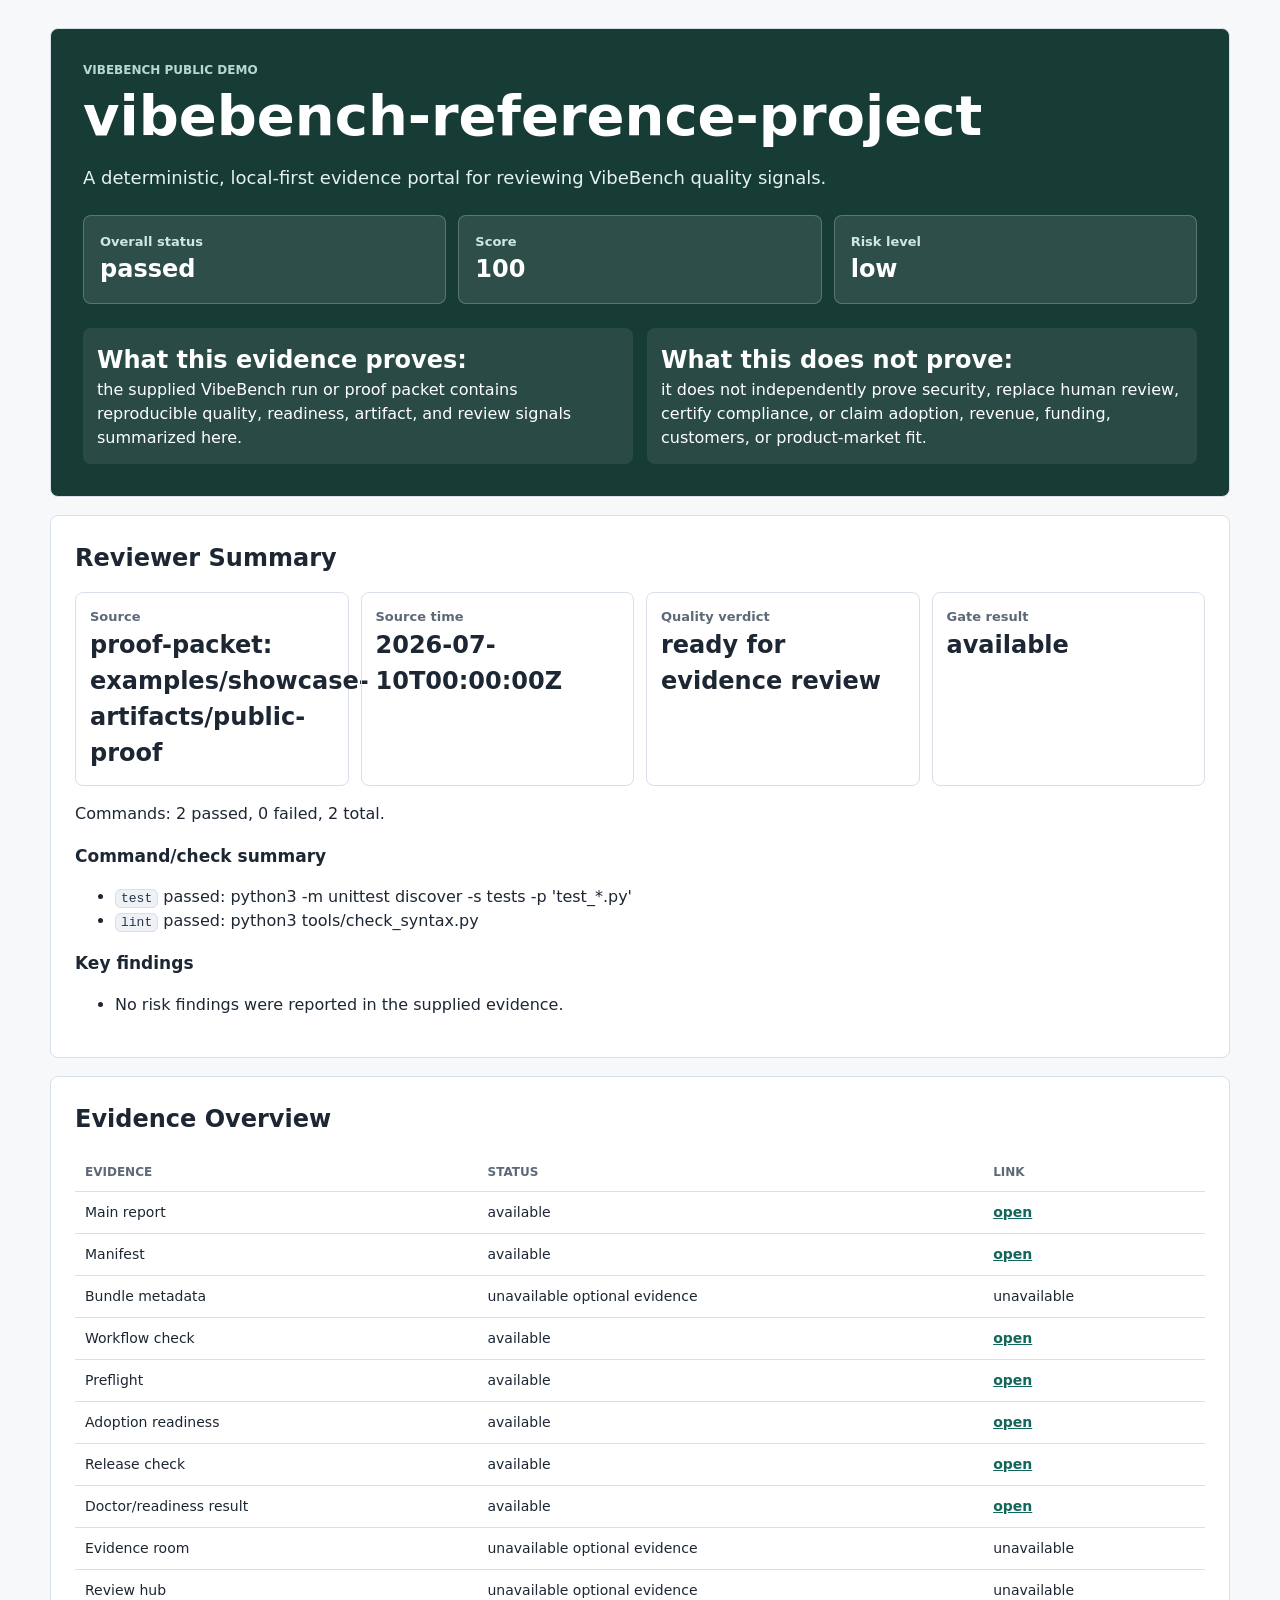
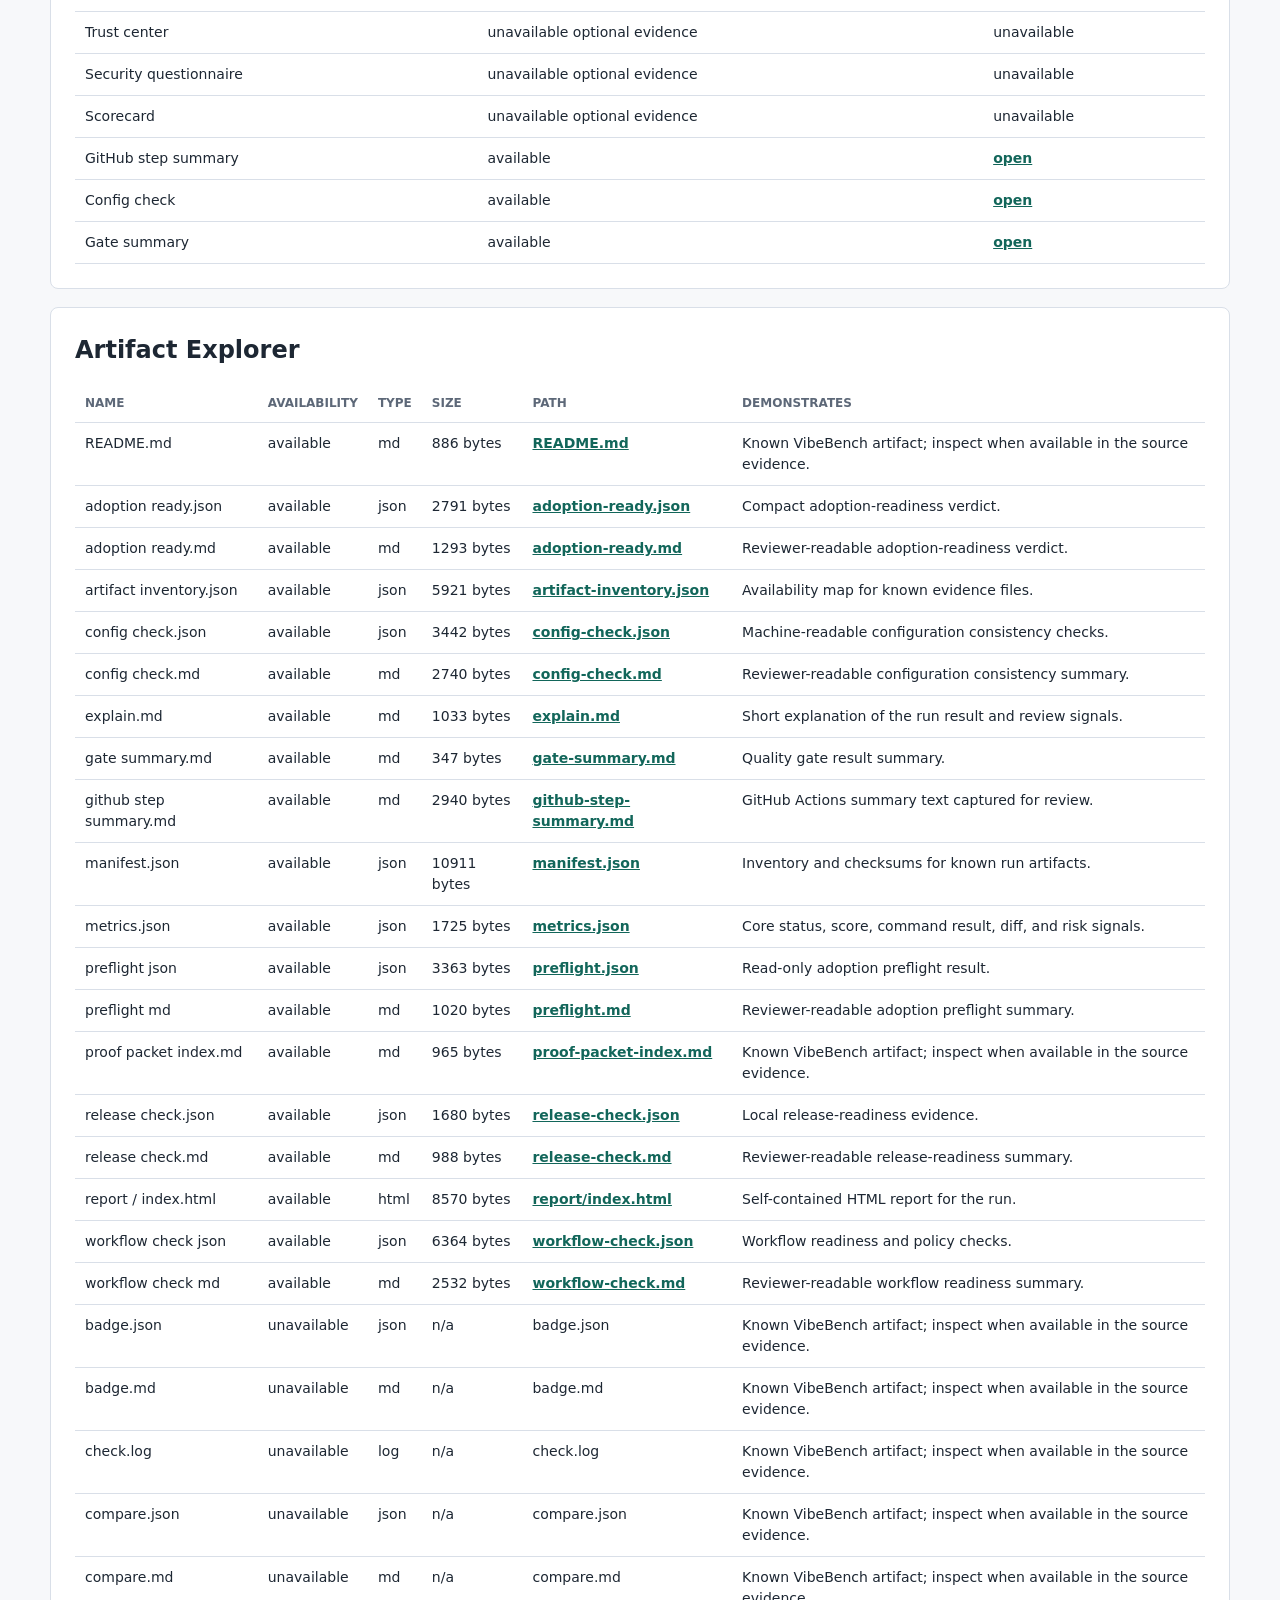
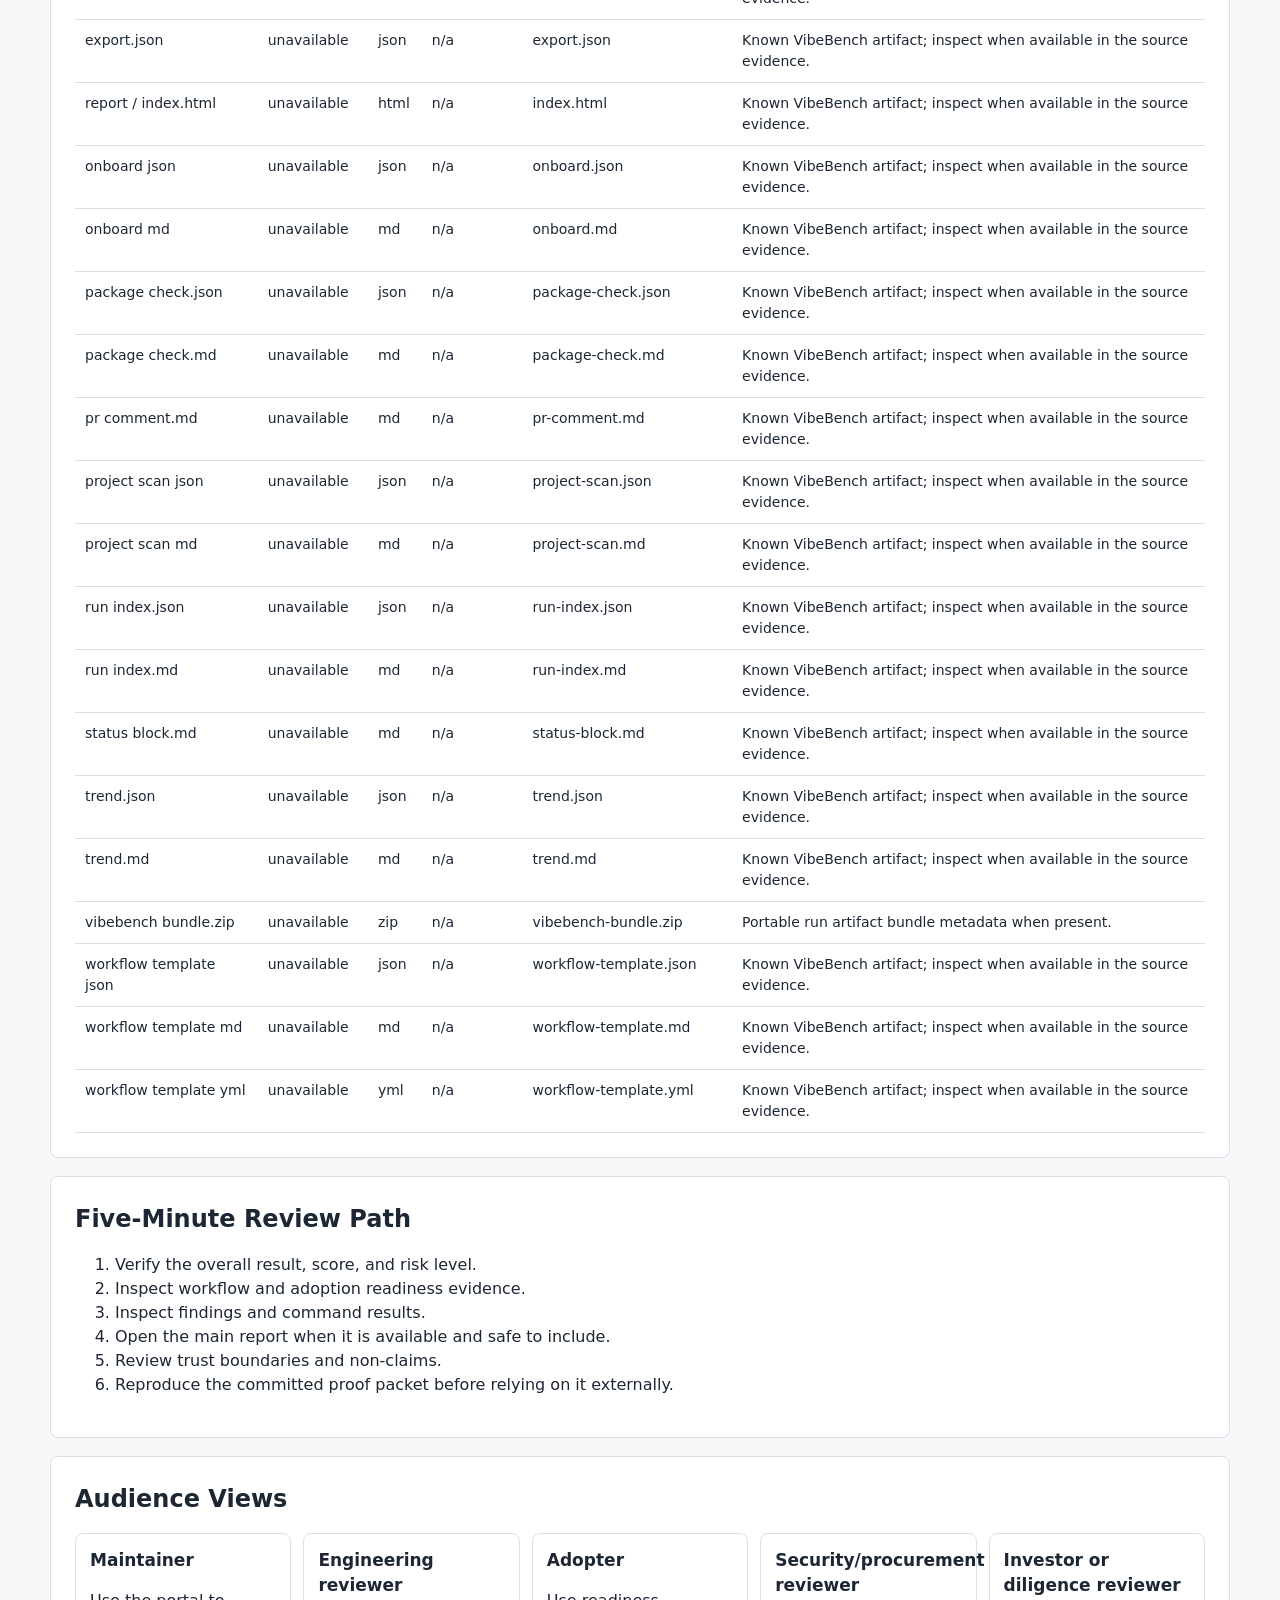
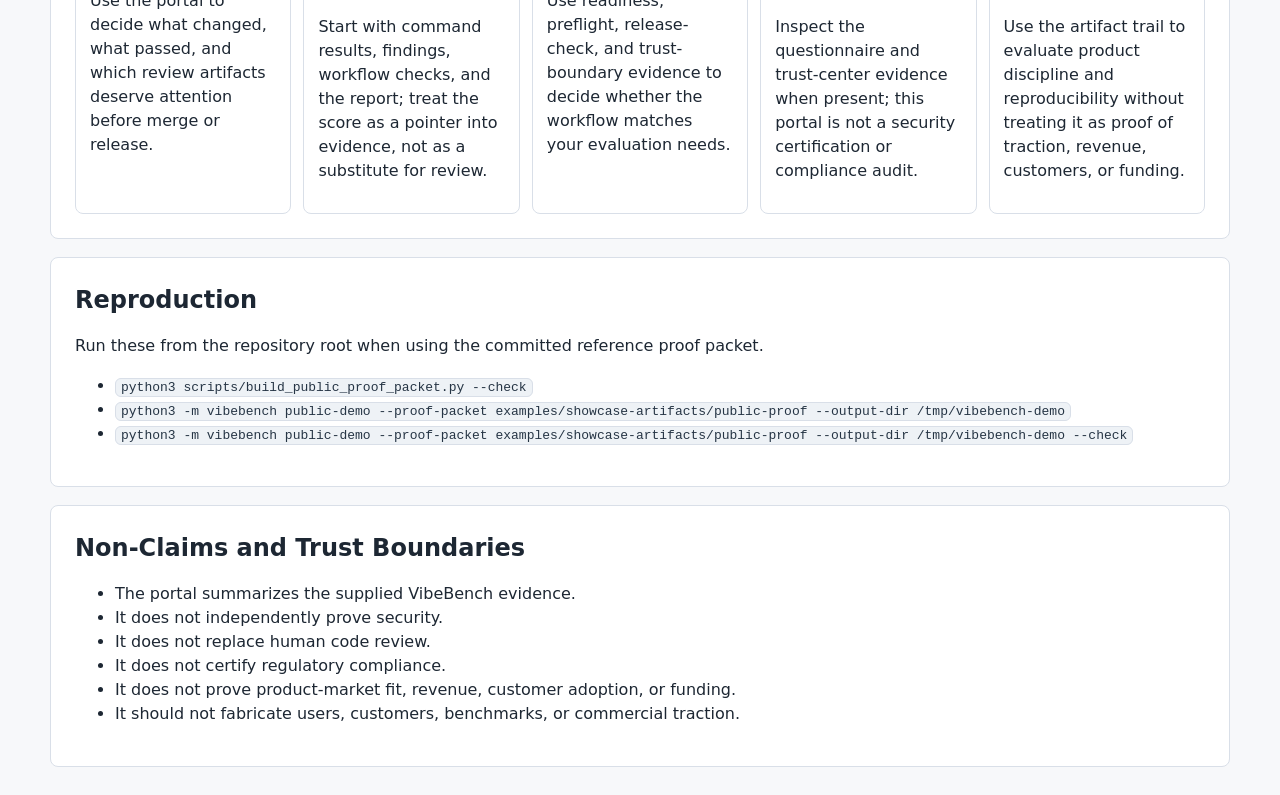
==== examples/showcase-artifacts/public-demo/index.html @ 58929918 "feat: add deterministic public demo portal" ====
<!doctype html>
<html lang="en">
<head>
  <meta charset="utf-8">
  <meta name="viewport" content="width=device-width, initial-scale=1">
  <title>vibebench-reference-project - VibeBench Public Demo</title>
  <style>

:root {
  color-scheme: light;
  --bg: #f7f8fa;
  --ink: #1d2733;
  --muted: #5d6878;
  --panel: #fff;
  --line: #d9dfe8;
  --accent: #12665a;
  --warn: #9a5b00;
}
* { box-sizing: border-box; }
body {
  margin: 0;
  background: var(--bg);
  color: var(--ink);
  font-family: ui-sans-serif, system-ui, -apple-system, BlinkMacSystemFont,
    "Segoe UI", sans-serif;
  line-height: 1.5;
}
main {
  width: min(1180px, calc(100% - 40px));
  margin: 0 auto;
  padding: 28px 0;
}
.hero, .panel {
  border: 1px solid var(--line);
  border-radius: 8px;
  background: var(--panel);
}
.hero { padding: 32px; background: #173b35; color: white; }
.eyebrow {
  margin: 0 0 8px;
  color: #b8d8d2;
  font-size: 12px;
  font-weight: 700;
  text-transform: uppercase;
  letter-spacing: 0;
}
h1 {
  margin: 0;
  font-size: clamp(30px, 5vw, 56px);
  line-height: 1.05;
  letter-spacing: 0;
}
h2 { margin: 0 0 16px; font-size: 24px; letter-spacing: 0; }
h3 { margin: 18px 0 8px; font-size: 17px; letter-spacing: 0; }
.lede { max-width: 760px; color: #e6f2ef; font-size: 18px; }
.scorebar {
  display: grid;
  grid-template-columns: repeat(3, minmax(0, 1fr));
  gap: 12px;
  margin: 24px 0;
}
.scorebar div {
  background: rgba(255,255,255,.1);
  border: 1px solid rgba(255,255,255,.22);
  border-radius: 8px;
  padding: 16px;
}
span { display: block; color: var(--muted); font-size: 13px; font-weight: 650; }
.scorebar span { color: #cfe6e1; }
strong { display: block; font-size: 24px; }
.claims { display: grid; grid-template-columns: repeat(2, minmax(0, 1fr)); gap: 14px; }
.claims p {
  margin: 0;
  padding: 14px;
  border-radius: 8px;
  background: rgba(255,255,255,.08);
}
.panel { margin-top: 18px; padding: 24px; overflow-x: auto; }
.grid { display: grid; grid-template-columns: repeat(4, minmax(0, 1fr)); gap: 12px; }
.grid p { margin: 0; padding: 14px; border: 1px solid var(--line); border-radius: 8px; }
table { width: 100%; border-collapse: collapse; font-size: 14px; }
th, td {
  padding: 10px;
  border-bottom: 1px solid var(--line);
  text-align: left;
  vertical-align: top;
}
th {
  color: var(--muted);
  font-size: 12px;
  text-transform: uppercase;
  letter-spacing: 0;
}
a { color: var(--accent); font-weight: 650; }
code {
  background: #eef2f6;
  border: 1px solid var(--line);
  border-radius: 6px;
  padding: 1px 5px;
  color: #263545;
}
.audiences {
  display: grid;
  grid-template-columns: repeat(5, minmax(0, 1fr));
  gap: 12px;
}
article { border: 1px solid var(--line); border-radius: 8px; padding: 14px; }
article h3 { margin-top: 0; }
@media (max-width: 860px) {
  .scorebar, .claims, .grid, .audiences { grid-template-columns: 1fr; }
  main { width: min(100% - 24px, 1180px); }
  .hero, .panel { padding: 18px; }
}

  </style>
</head>
<body>
  <main>
    <section class="hero">
      <p class="eyebrow">VibeBench Public Demo</p>
      <h1>vibebench-reference-project</h1>
      <p class="lede">A deterministic, local-first evidence portal for reviewing VibeBench quality signals.</p>
      <div class="scorebar">
        <div><span>Overall status</span><strong>passed</strong></div>
        <div><span>Score</span><strong>100</strong></div>
        <div><span>Risk level</span><strong>low</strong></div>
      </div>
      <div class="claims">
        <p><strong>What this evidence proves:</strong> the supplied VibeBench run or proof packet contains reproducible quality, readiness, artifact, and review signals summarized here.</p>
        <p><strong>What this does not prove:</strong> it does not independently prove security, replace human review, certify compliance, or claim adoption, revenue, funding, customers, or product-market fit.</p>
      </div>
    </section>

    <section class="panel" id="reviewer-summary">
      <h2>Reviewer Summary</h2>
      <div class="grid">
        <p><span>Source</span><strong>proof-packet: examples/showcase-artifacts/public-proof</strong></p>
        <p><span>Source time</span><strong>2026-07-10T00:00:00Z</strong></p>
        <p><span>Quality verdict</span><strong>ready for evidence review</strong></p>
        <p><span>Gate result</span><strong>available</strong></p>
      </div>
      <p>Commands: 2 passed, 0 failed, 2 total.</p>
      <h3>Command/check summary</h3>
      <ul><li><code>test</code> passed: python3 -m unittest discover -s tests -p &#x27;test_*.py&#x27;</li><li><code>lint</code> passed: python3 tools/check_syntax.py</li></ul>
      <h3>Key findings</h3>
      <ul><li>No risk findings were reported in the supplied evidence.</li></ul>
    </section>


    <section class="panel" id="evidence-overview">
      <h2>Evidence Overview</h2>
      <table>
        <thead><tr><th>Evidence</th><th>Status</th><th>Link</th></tr></thead>
        <tbody><tr><td>Main report</td><td>available</td><td><a href="artifacts/report/index.html">open</a></td></tr><tr><td>Manifest</td><td>available</td><td><a href="artifacts/manifest.json">open</a></td></tr><tr><td>Bundle metadata</td><td>unavailable optional evidence</td><td>unavailable</td></tr><tr><td>Workflow check</td><td>available</td><td><a href="artifacts/workflow-check.json">open</a></td></tr><tr><td>Preflight</td><td>available</td><td><a href="artifacts/preflight.json">open</a></td></tr><tr><td>Adoption readiness</td><td>available</td><td><a href="artifacts/adoption-ready.json">open</a></td></tr><tr><td>Release check</td><td>available</td><td><a href="artifacts/release-check.json">open</a></td></tr><tr><td>Doctor/readiness result</td><td>available</td><td><a href="artifacts/adoption-ready.json">open</a></td></tr><tr><td>Evidence room</td><td>unavailable optional evidence</td><td>unavailable</td></tr><tr><td>Review hub</td><td>unavailable optional evidence</td><td>unavailable</td></tr><tr><td>Trust center</td><td>unavailable optional evidence</td><td>unavailable</td></tr><tr><td>Security questionnaire</td><td>unavailable optional evidence</td><td>unavailable</td></tr><tr><td>Scorecard</td><td>unavailable optional evidence</td><td>unavailable</td></tr><tr><td>GitHub step summary</td><td>available</td><td><a href="artifacts/github-step-summary.md">open</a></td></tr><tr><td>Config check</td><td>available</td><td><a href="artifacts/config-check.json">open</a></td></tr><tr><td>Gate summary</td><td>available</td><td><a href="artifacts/gate-summary.md">open</a></td></tr></tbody>
      </table>
    </section>


    <section class="panel" id="artifact-explorer">
      <h2>Artifact Explorer</h2>
      <table>
        <thead>
          <tr>
            <th>Name</th><th>Availability</th><th>Type</th>
            <th>Size</th><th>Path</th><th>Demonstrates</th>
          </tr>
        </thead>
        <tbody><tr><td>README.md</td><td>available</td><td>md</td><td>886 bytes</td><td><a href="artifacts/README.md">README.md</a></td><td>Known VibeBench artifact; inspect when available in the source evidence.</td></tr><tr><td>adoption ready.json</td><td>available</td><td>json</td><td>2791 bytes</td><td><a href="artifacts/adoption-ready.json">adoption-ready.json</a></td><td>Compact adoption-readiness verdict.</td></tr><tr><td>adoption ready.md</td><td>available</td><td>md</td><td>1293 bytes</td><td><a href="artifacts/adoption-ready.md">adoption-ready.md</a></td><td>Reviewer-readable adoption-readiness verdict.</td></tr><tr><td>artifact inventory.json</td><td>available</td><td>json</td><td>5921 bytes</td><td><a href="artifacts/artifact-inventory.json">artifact-inventory.json</a></td><td>Availability map for known evidence files.</td></tr><tr><td>config check.json</td><td>available</td><td>json</td><td>3442 bytes</td><td><a href="artifacts/config-check.json">config-check.json</a></td><td>Machine-readable configuration consistency checks.</td></tr><tr><td>config check.md</td><td>available</td><td>md</td><td>2740 bytes</td><td><a href="artifacts/config-check.md">config-check.md</a></td><td>Reviewer-readable configuration consistency summary.</td></tr><tr><td>explain.md</td><td>available</td><td>md</td><td>1033 bytes</td><td><a href="artifacts/explain.md">explain.md</a></td><td>Short explanation of the run result and review signals.</td></tr><tr><td>gate summary.md</td><td>available</td><td>md</td><td>347 bytes</td><td><a href="artifacts/gate-summary.md">gate-summary.md</a></td><td>Quality gate result summary.</td></tr><tr><td>github step summary.md</td><td>available</td><td>md</td><td>2940 bytes</td><td><a href="artifacts/github-step-summary.md">github-step-summary.md</a></td><td>GitHub Actions summary text captured for review.</td></tr><tr><td>manifest.json</td><td>available</td><td>json</td><td>10911 bytes</td><td><a href="artifacts/manifest.json">manifest.json</a></td><td>Inventory and checksums for known run artifacts.</td></tr><tr><td>metrics.json</td><td>available</td><td>json</td><td>1725 bytes</td><td><a href="artifacts/metrics.json">metrics.json</a></td><td>Core status, score, command result, diff, and risk signals.</td></tr><tr><td>preflight json</td><td>available</td><td>json</td><td>3363 bytes</td><td><a href="artifacts/preflight.json">preflight.json</a></td><td>Read-only adoption preflight result.</td></tr><tr><td>preflight md</td><td>available</td><td>md</td><td>1020 bytes</td><td><a href="artifacts/preflight.md">preflight.md</a></td><td>Reviewer-readable adoption preflight summary.</td></tr><tr><td>proof packet index.md</td><td>available</td><td>md</td><td>965 bytes</td><td><a href="artifacts/proof-packet-index.md">proof-packet-index.md</a></td><td>Known VibeBench artifact; inspect when available in the source evidence.</td></tr><tr><td>release check.json</td><td>available</td><td>json</td><td>1680 bytes</td><td><a href="artifacts/release-check.json">release-check.json</a></td><td>Local release-readiness evidence.</td></tr><tr><td>release check.md</td><td>available</td><td>md</td><td>988 bytes</td><td><a href="artifacts/release-check.md">release-check.md</a></td><td>Reviewer-readable release-readiness summary.</td></tr><tr><td>report  /  index.html</td><td>available</td><td>html</td><td>8570 bytes</td><td><a href="artifacts/report/index.html">report/index.html</a></td><td>Self-contained HTML report for the run.</td></tr><tr><td>workflow check json</td><td>available</td><td>json</td><td>6364 bytes</td><td><a href="artifacts/workflow-check.json">workflow-check.json</a></td><td>Workflow readiness and policy checks.</td></tr><tr><td>workflow check md</td><td>available</td><td>md</td><td>2532 bytes</td><td><a href="artifacts/workflow-check.md">workflow-check.md</a></td><td>Reviewer-readable workflow readiness summary.</td></tr><tr><td>badge.json</td><td>unavailable</td><td>json</td><td>n/a</td><td>badge.json</td><td>Known VibeBench artifact; inspect when available in the source evidence.</td></tr><tr><td>badge.md</td><td>unavailable</td><td>md</td><td>n/a</td><td>badge.md</td><td>Known VibeBench artifact; inspect when available in the source evidence.</td></tr><tr><td>check.log</td><td>unavailable</td><td>log</td><td>n/a</td><td>check.log</td><td>Known VibeBench artifact; inspect when available in the source evidence.</td></tr><tr><td>compare.json</td><td>unavailable</td><td>json</td><td>n/a</td><td>compare.json</td><td>Known VibeBench artifact; inspect when available in the source evidence.</td></tr><tr><td>compare.md</td><td>unavailable</td><td>md</td><td>n/a</td><td>compare.md</td><td>Known VibeBench artifact; inspect when available in the source evidence.</td></tr><tr><td>export.json</td><td>unavailable</td><td>json</td><td>n/a</td><td>export.json</td><td>Known VibeBench artifact; inspect when available in the source evidence.</td></tr><tr><td>report / index.html</td><td>unavailable</td><td>html</td><td>n/a</td><td>index.html</td><td>Known VibeBench artifact; inspect when available in the source evidence.</td></tr><tr><td>onboard json</td><td>unavailable</td><td>json</td><td>n/a</td><td>onboard.json</td><td>Known VibeBench artifact; inspect when available in the source evidence.</td></tr><tr><td>onboard md</td><td>unavailable</td><td>md</td><td>n/a</td><td>onboard.md</td><td>Known VibeBench artifact; inspect when available in the source evidence.</td></tr><tr><td>package check.json</td><td>unavailable</td><td>json</td><td>n/a</td><td>package-check.json</td><td>Known VibeBench artifact; inspect when available in the source evidence.</td></tr><tr><td>package check.md</td><td>unavailable</td><td>md</td><td>n/a</td><td>package-check.md</td><td>Known VibeBench artifact; inspect when available in the source evidence.</td></tr><tr><td>pr comment.md</td><td>unavailable</td><td>md</td><td>n/a</td><td>pr-comment.md</td><td>Known VibeBench artifact; inspect when available in the source evidence.</td></tr><tr><td>project scan json</td><td>unavailable</td><td>json</td><td>n/a</td><td>project-scan.json</td><td>Known VibeBench artifact; inspect when available in the source evidence.</td></tr><tr><td>project scan md</td><td>unavailable</td><td>md</td><td>n/a</td><td>project-scan.md</td><td>Known VibeBench artifact; inspect when available in the source evidence.</td></tr><tr><td>run index.json</td><td>unavailable</td><td>json</td><td>n/a</td><td>run-index.json</td><td>Known VibeBench artifact; inspect when available in the source evidence.</td></tr><tr><td>run index.md</td><td>unavailable</td><td>md</td><td>n/a</td><td>run-index.md</td><td>Known VibeBench artifact; inspect when available in the source evidence.</td></tr><tr><td>status block.md</td><td>unavailable</td><td>md</td><td>n/a</td><td>status-block.md</td><td>Known VibeBench artifact; inspect when available in the source evidence.</td></tr><tr><td>trend.json</td><td>unavailable</td><td>json</td><td>n/a</td><td>trend.json</td><td>Known VibeBench artifact; inspect when available in the source evidence.</td></tr><tr><td>trend.md</td><td>unavailable</td><td>md</td><td>n/a</td><td>trend.md</td><td>Known VibeBench artifact; inspect when available in the source evidence.</td></tr><tr><td>vibebench bundle.zip</td><td>unavailable</td><td>zip</td><td>n/a</td><td>vibebench-bundle.zip</td><td>Portable run artifact bundle metadata when present.</td></tr><tr><td>workflow template json</td><td>unavailable</td><td>json</td><td>n/a</td><td>workflow-template.json</td><td>Known VibeBench artifact; inspect when available in the source evidence.</td></tr><tr><td>workflow template md</td><td>unavailable</td><td>md</td><td>n/a</td><td>workflow-template.md</td><td>Known VibeBench artifact; inspect when available in the source evidence.</td></tr><tr><td>workflow template yml</td><td>unavailable</td><td>yml</td><td>n/a</td><td>workflow-template.yml</td><td>Known VibeBench artifact; inspect when available in the source evidence.</td></tr></tbody>
      </table>
    </section>


    <section class="panel" id="five-minute-review-path">
      <h2>Five-Minute Review Path</h2>
      <ol><li>Verify the overall result, score, and risk level.</li><li>Inspect workflow and adoption readiness evidence.</li><li>Inspect findings and command results.</li><li>Open the main report when it is available and safe to include.</li><li>Review trust boundaries and non-claims.</li><li>Reproduce the committed proof packet before relying on it externally.</li></ol>
    </section>


    <section class="panel" id="audience-views">
      <h2>Audience Views</h2>
      <div class="audiences"><article><h3>Maintainer</h3><p>Use the portal to decide what changed, what passed, and which review artifacts deserve attention before merge or release.</p></article><article><h3>Engineering reviewer</h3><p>Start with command results, findings, workflow checks, and the report; treat the score as a pointer into evidence, not as a substitute for review.</p></article><article><h3>Adopter</h3><p>Use readiness, preflight, release-check, and trust-boundary evidence to decide whether the workflow matches your evaluation needs.</p></article><article><h3>Security/procurement reviewer</h3><p>Inspect the questionnaire and trust-center evidence when present; this portal is not a security certification or compliance audit.</p></article><article><h3>Investor or diligence reviewer</h3><p>Use the artifact trail to evaluate product discipline and reproducibility without treating it as proof of traction, revenue, customers, or funding.</p></article></div>
    </section>


    <section class="panel" id="reproduction">
      <h2>Reproduction</h2>
      <p>
        Run these from the repository root when using the committed reference
        proof packet.
      </p>
      <ul><li><code>python3 scripts/build_public_proof_packet.py --check</code></li><li><code>python3 -m vibebench public-demo --proof-packet examples/showcase-artifacts/public-proof --output-dir /tmp/vibebench-demo</code></li><li><code>python3 -m vibebench public-demo --proof-packet examples/showcase-artifacts/public-proof --output-dir /tmp/vibebench-demo --check</code></li></ul>
    </section>


    <section class="panel" id="non-claims-and-trust-boundaries">
      <h2>Non-Claims and Trust Boundaries</h2>
      <ul><li>The portal summarizes the supplied VibeBench evidence.</li><li>It does not independently prove security.</li><li>It does not replace human code review.</li><li>It does not certify regulatory compliance.</li><li>It does not prove product-market fit, revenue, customer adoption, or funding.</li><li>It should not fabricate users, customers, benchmarks, or commercial traction.</li></ul>

    </section>

  </main>
</body>
</html>
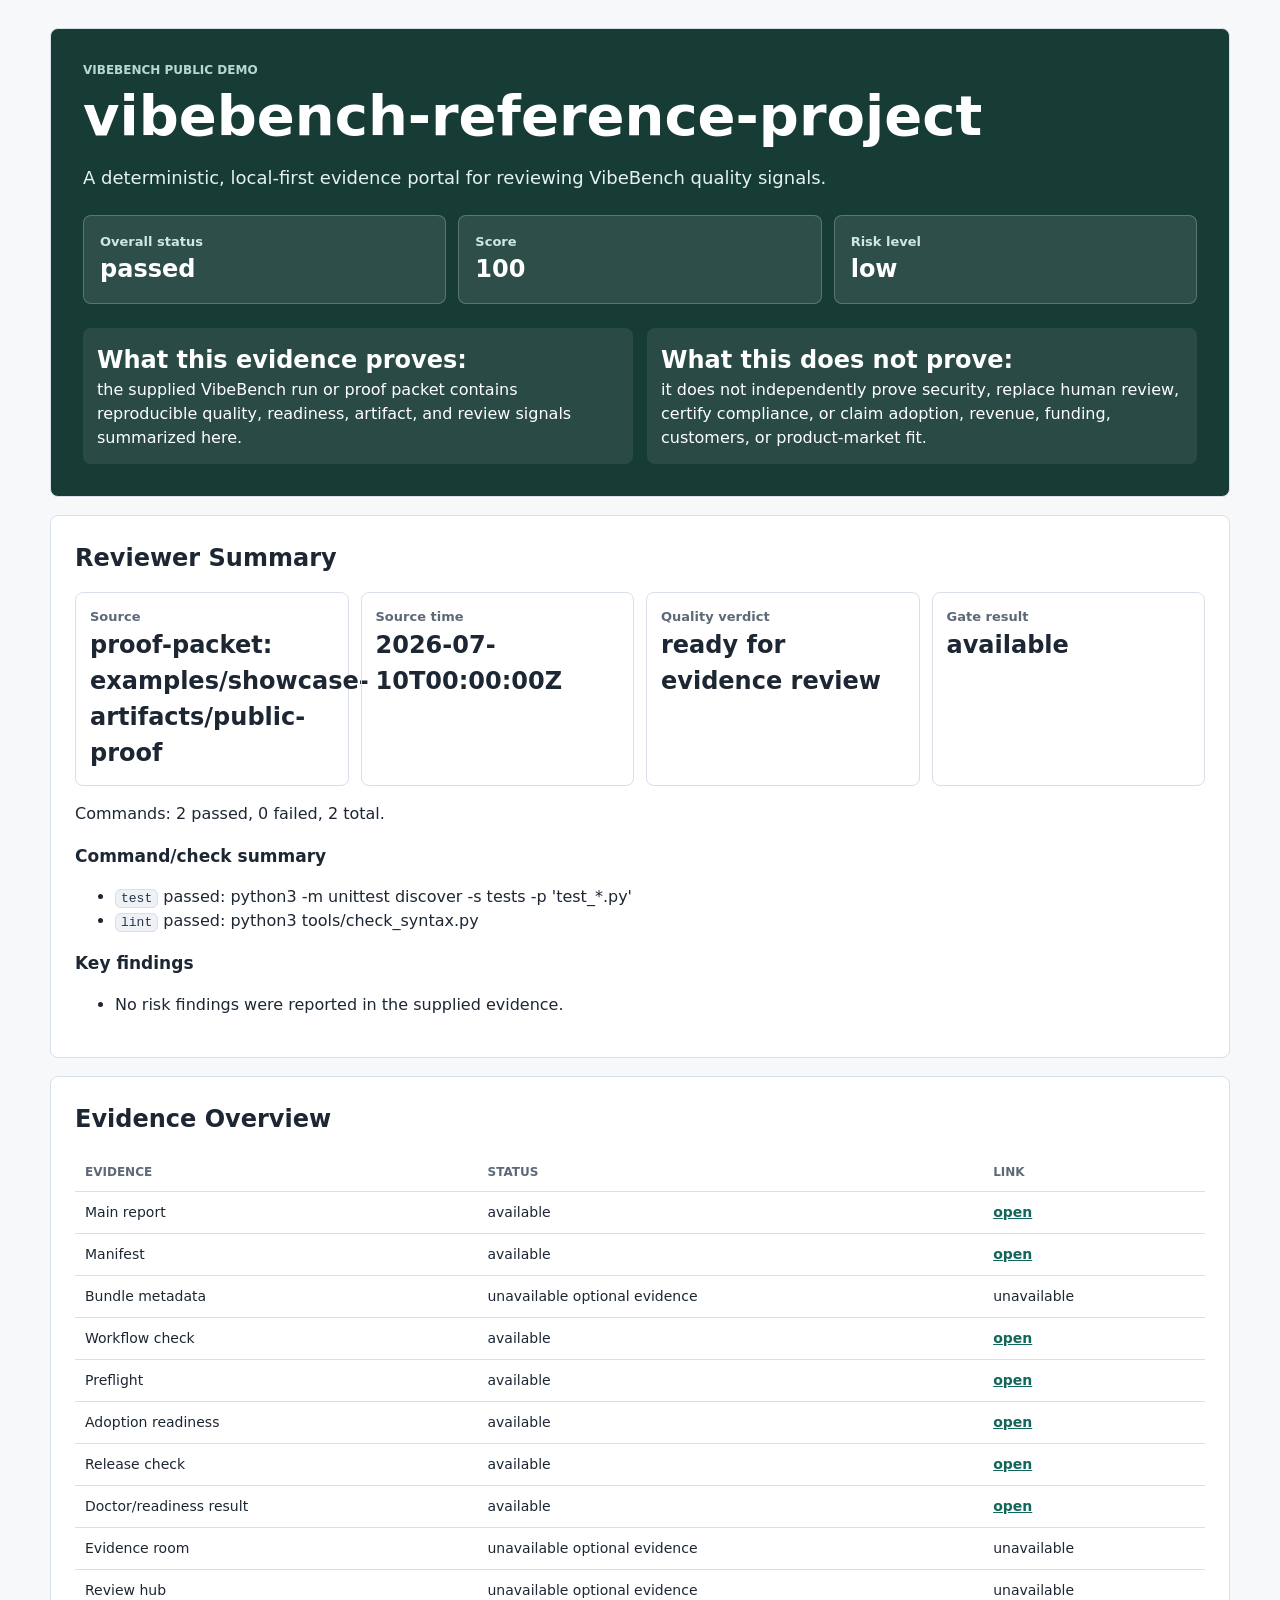
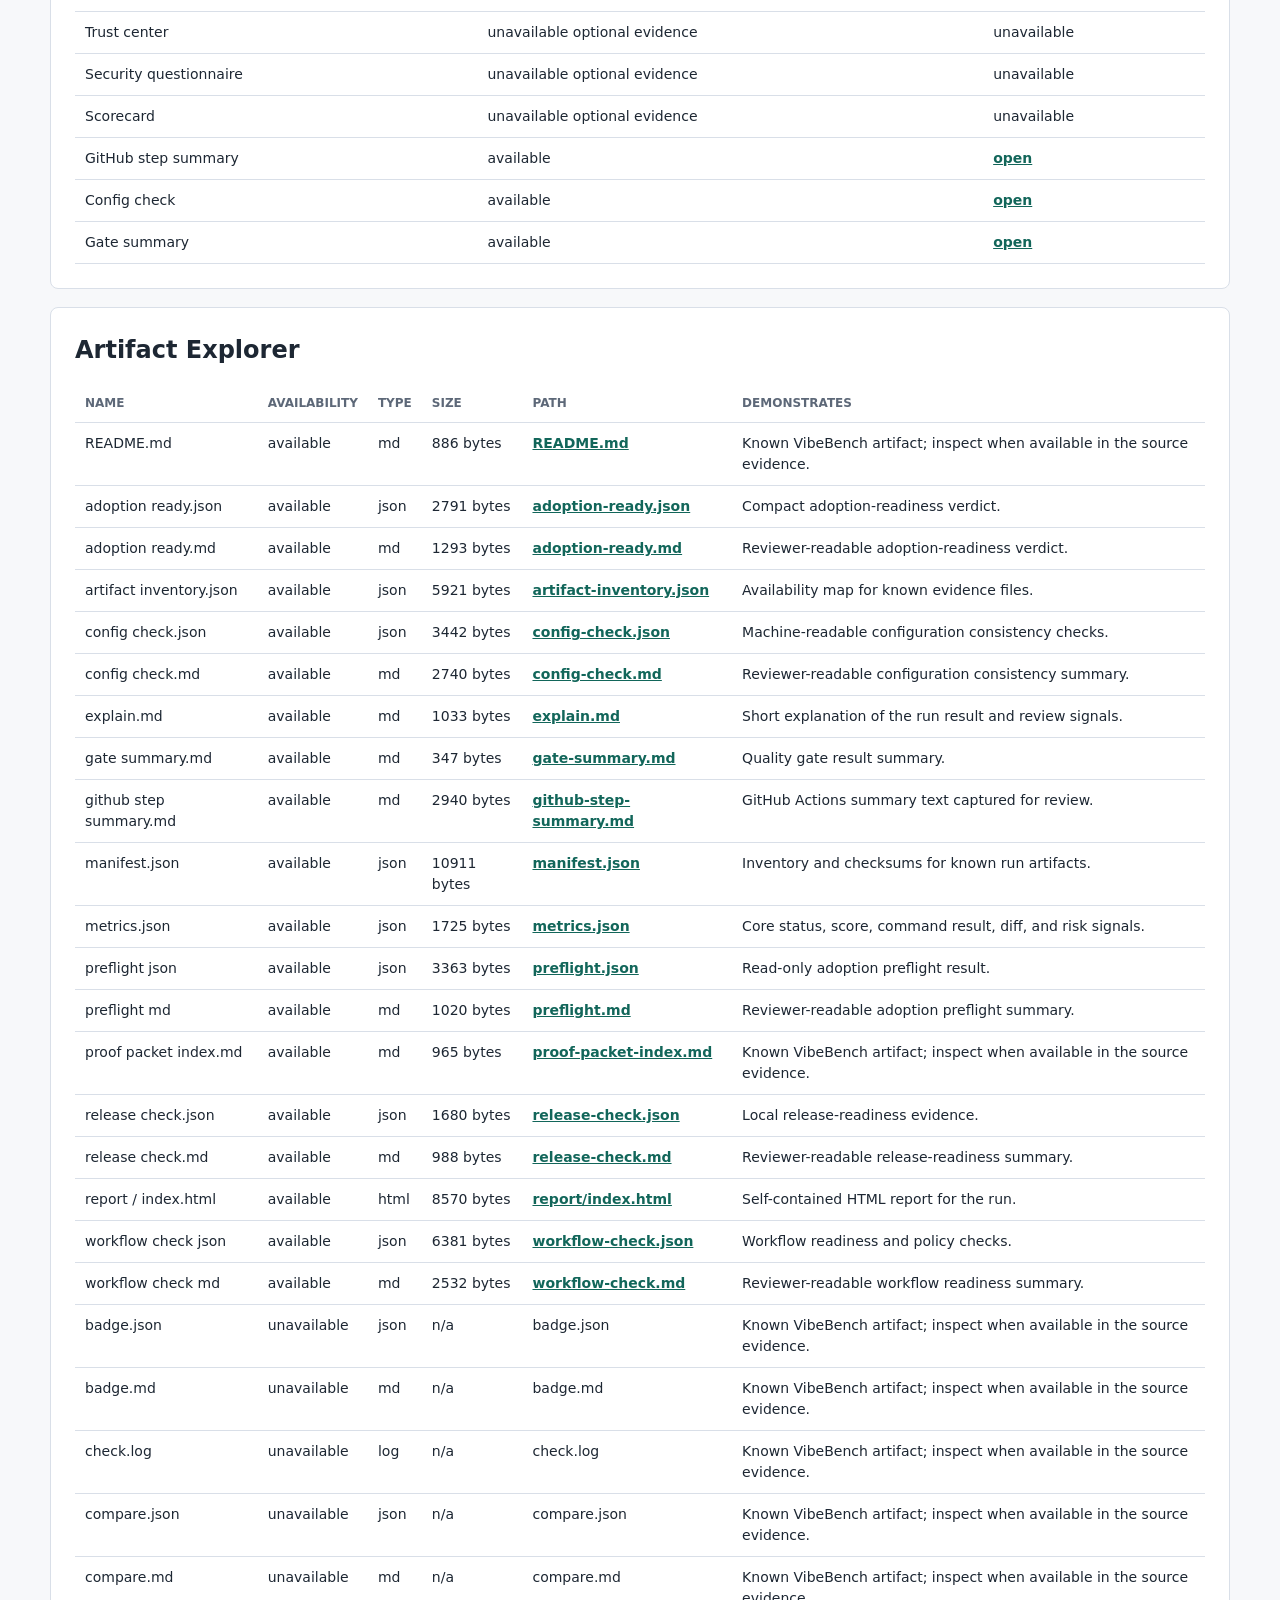
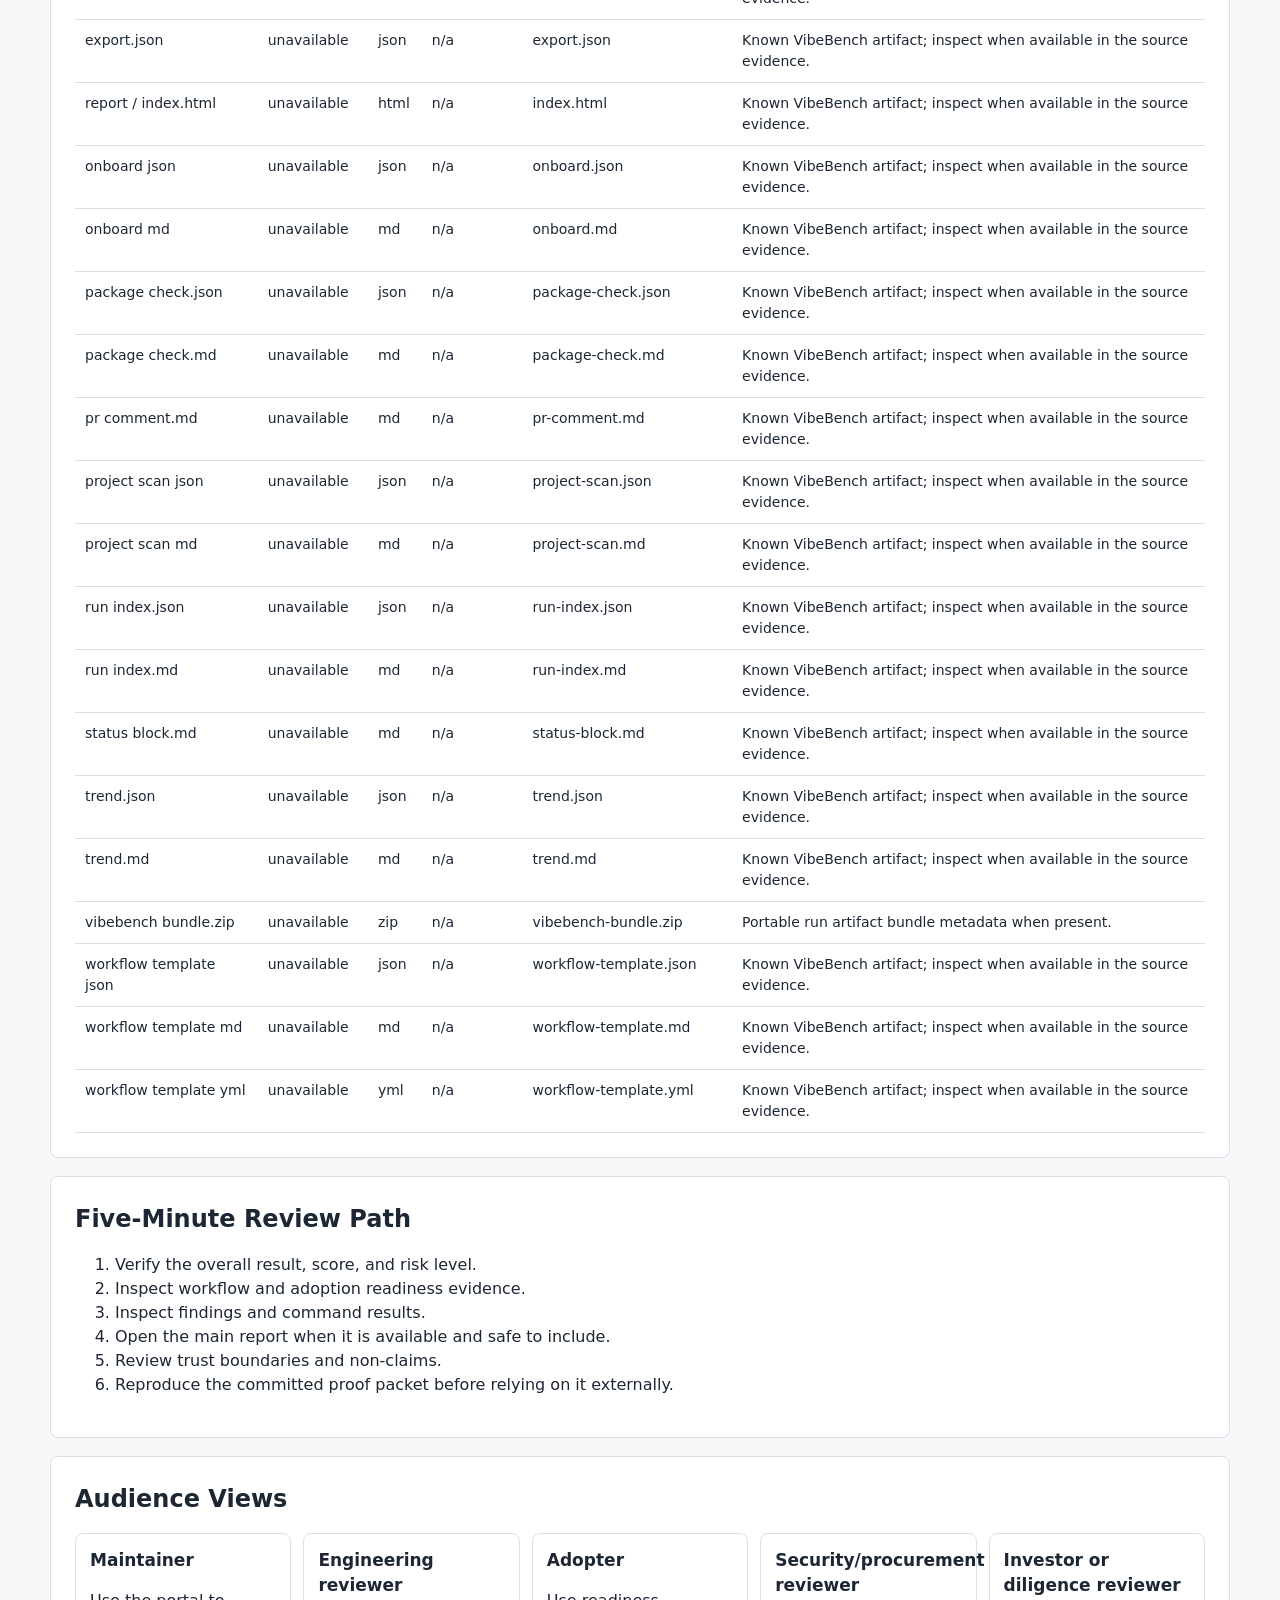
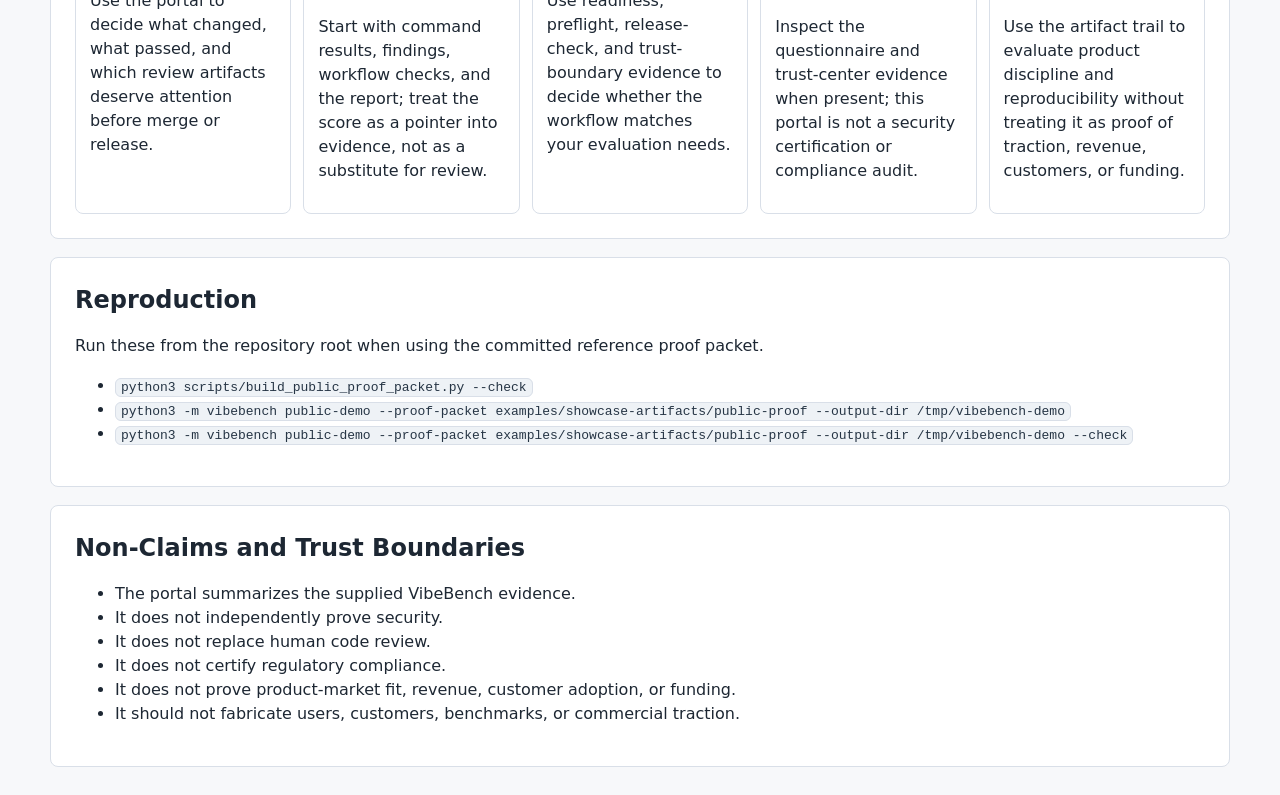
==== commit bced2084: "feat: add reusable GitHub adoption action" ====
--- a/examples/showcase-artifacts/public-demo/index.html
+++ b/examples/showcase-artifacts/public-demo/index.html
@@ -165,7 +165,7 @@
             <th>Size</th><th>Path</th><th>Demonstrates</th>
           </tr>
         </thead>
-        <tbody><tr><td>README.md</td><td>available</td><td>md</td><td>886 bytes</td><td><a href="artifacts/README.md">README.md</a></td><td>Known VibeBench artifact; inspect when available in the source evidence.</td></tr><tr><td>adoption ready.json</td><td>available</td><td>json</td><td>2791 bytes</td><td><a href="artifacts/adoption-ready.json">adoption-ready.json</a></td><td>Compact adoption-readiness verdict.</td></tr><tr><td>adoption ready.md</td><td>available</td><td>md</td><td>1293 bytes</td><td><a href="artifacts/adoption-ready.md">adoption-ready.md</a></td><td>Reviewer-readable adoption-readiness verdict.</td></tr><tr><td>artifact inventory.json</td><td>available</td><td>json</td><td>5921 bytes</td><td><a href="artifacts/artifact-inventory.json">artifact-inventory.json</a></td><td>Availability map for known evidence files.</td></tr><tr><td>config check.json</td><td>available</td><td>json</td><td>3442 bytes</td><td><a href="artifacts/config-check.json">config-check.json</a></td><td>Machine-readable configuration consistency checks.</td></tr><tr><td>config check.md</td><td>available</td><td>md</td><td>2740 bytes</td><td><a href="artifacts/config-check.md">config-check.md</a></td><td>Reviewer-readable configuration consistency summary.</td></tr><tr><td>explain.md</td><td>available</td><td>md</td><td>1033 bytes</td><td><a href="artifacts/explain.md">explain.md</a></td><td>Short explanation of the run result and review signals.</td></tr><tr><td>gate summary.md</td><td>available</td><td>md</td><td>347 bytes</td><td><a href="artifacts/gate-summary.md">gate-summary.md</a></td><td>Quality gate result summary.</td></tr><tr><td>github step summary.md</td><td>available</td><td>md</td><td>2940 bytes</td><td><a href="artifacts/github-step-summary.md">github-step-summary.md</a></td><td>GitHub Actions summary text captured for review.</td></tr><tr><td>manifest.json</td><td>available</td><td>json</td><td>10911 bytes</td><td><a href="artifacts/manifest.json">manifest.json</a></td><td>Inventory and checksums for known run artifacts.</td></tr><tr><td>metrics.json</td><td>available</td><td>json</td><td>1725 bytes</td><td><a href="artifacts/metrics.json">metrics.json</a></td><td>Core status, score, command result, diff, and risk signals.</td></tr><tr><td>preflight json</td><td>available</td><td>json</td><td>3363 bytes</td><td><a href="artifacts/preflight.json">preflight.json</a></td><td>Read-only adoption preflight result.</td></tr><tr><td>preflight md</td><td>available</td><td>md</td><td>1020 bytes</td><td><a href="artifacts/preflight.md">preflight.md</a></td><td>Reviewer-readable adoption preflight summary.</td></tr><tr><td>proof packet index.md</td><td>available</td><td>md</td><td>965 bytes</td><td><a href="artifacts/proof-packet-index.md">proof-packet-index.md</a></td><td>Known VibeBench artifact; inspect when available in the source evidence.</td></tr><tr><td>release check.json</td><td>available</td><td>json</td><td>1680 bytes</td><td><a href="artifacts/release-check.json">release-check.json</a></td><td>Local release-readiness evidence.</td></tr><tr><td>release check.md</td><td>available</td><td>md</td><td>988 bytes</td><td><a href="artifacts/release-check.md">release-check.md</a></td><td>Reviewer-readable release-readiness summary.</td></tr><tr><td>report  /  index.html</td><td>available</td><td>html</td><td>8570 bytes</td><td><a href="artifacts/report/index.html">report/index.html</a></td><td>Self-contained HTML report for the run.</td></tr><tr><td>workflow check json</td><td>available</td><td>json</td><td>6364 bytes</td><td><a href="artifacts/workflow-check.json">workflow-check.json</a></td><td>Workflow readiness and policy checks.</td></tr><tr><td>workflow check md</td><td>available</td><td>md</td><td>2532 bytes</td><td><a href="artifacts/workflow-check.md">workflow-check.md</a></td><td>Reviewer-readable workflow readiness summary.</td></tr><tr><td>badge.json</td><td>unavailable</td><td>json</td><td>n/a</td><td>badge.json</td><td>Known VibeBench artifact; inspect when available in the source evidence.</td></tr><tr><td>badge.md</td><td>unavailable</td><td>md</td><td>n/a</td><td>badge.md</td><td>Known VibeBench artifact; inspect when available in the source evidence.</td></tr><tr><td>check.log</td><td>unavailable</td><td>log</td><td>n/a</td><td>check.log</td><td>Known VibeBench artifact; inspect when available in the source evidence.</td></tr><tr><td>compare.json</td><td>unavailable</td><td>json</td><td>n/a</td><td>compare.json</td><td>Known VibeBench artifact; inspect when available in the source evidence.</td></tr><tr><td>compare.md</td><td>unavailable</td><td>md</td><td>n/a</td><td>compare.md</td><td>Known VibeBench artifact; inspect when available in the source evidence.</td></tr><tr><td>export.json</td><td>unavailable</td><td>json</td><td>n/a</td><td>export.json</td><td>Known VibeBench artifact; inspect when available in the source evidence.</td></tr><tr><td>report / index.html</td><td>unavailable</td><td>html</td><td>n/a</td><td>index.html</td><td>Known VibeBench artifact; inspect when available in the source evidence.</td></tr><tr><td>onboard json</td><td>unavailable</td><td>json</td><td>n/a</td><td>onboard.json</td><td>Known VibeBench artifact; inspect when available in the source evidence.</td></tr><tr><td>onboard md</td><td>unavailable</td><td>md</td><td>n/a</td><td>onboard.md</td><td>Known VibeBench artifact; inspect when available in the source evidence.</td></tr><tr><td>package check.json</td><td>unavailable</td><td>json</td><td>n/a</td><td>package-check.json</td><td>Known VibeBench artifact; inspect when available in the source evidence.</td></tr><tr><td>package check.md</td><td>unavailable</td><td>md</td><td>n/a</td><td>package-check.md</td><td>Known VibeBench artifact; inspect when available in the source evidence.</td></tr><tr><td>pr comment.md</td><td>unavailable</td><td>md</td><td>n/a</td><td>pr-comment.md</td><td>Known VibeBench artifact; inspect when available in the source evidence.</td></tr><tr><td>project scan json</td><td>unavailable</td><td>json</td><td>n/a</td><td>project-scan.json</td><td>Known VibeBench artifact; inspect when available in the source evidence.</td></tr><tr><td>project scan md</td><td>unavailable</td><td>md</td><td>n/a</td><td>project-scan.md</td><td>Known VibeBench artifact; inspect when available in the source evidence.</td></tr><tr><td>run index.json</td><td>unavailable</td><td>json</td><td>n/a</td><td>run-index.json</td><td>Known VibeBench artifact; inspect when available in the source evidence.</td></tr><tr><td>run index.md</td><td>unavailable</td><td>md</td><td>n/a</td><td>run-index.md</td><td>Known VibeBench artifact; inspect when available in the source evidence.</td></tr><tr><td>status block.md</td><td>unavailable</td><td>md</td><td>n/a</td><td>status-block.md</td><td>Known VibeBench artifact; inspect when available in the source evidence.</td></tr><tr><td>trend.json</td><td>unavailable</td><td>json</td><td>n/a</td><td>trend.json</td><td>Known VibeBench artifact; inspect when available in the source evidence.</td></tr><tr><td>trend.md</td><td>unavailable</td><td>md</td><td>n/a</td><td>trend.md</td><td>Known VibeBench artifact; inspect when available in the source evidence.</td></tr><tr><td>vibebench bundle.zip</td><td>unavailable</td><td>zip</td><td>n/a</td><td>vibebench-bundle.zip</td><td>Portable run artifact bundle metadata when present.</td></tr><tr><td>workflow template json</td><td>unavailable</td><td>json</td><td>n/a</td><td>workflow-template.json</td><td>Known VibeBench artifact; inspect when available in the source evidence.</td></tr><tr><td>workflow template md</td><td>unavailable</td><td>md</td><td>n/a</td><td>workflow-template.md</td><td>Known VibeBench artifact; inspect when available in the source evidence.</td></tr><tr><td>workflow template yml</td><td>unavailable</td><td>yml</td><td>n/a</td><td>workflow-template.yml</td><td>Known VibeBench artifact; inspect when available in the source evidence.</td></tr></tbody>
+        <tbody><tr><td>README.md</td><td>available</td><td>md</td><td>886 bytes</td><td><a href="artifacts/README.md">README.md</a></td><td>Known VibeBench artifact; inspect when available in the source evidence.</td></tr><tr><td>adoption ready.json</td><td>available</td><td>json</td><td>2791 bytes</td><td><a href="artifacts/adoption-ready.json">adoption-ready.json</a></td><td>Compact adoption-readiness verdict.</td></tr><tr><td>adoption ready.md</td><td>available</td><td>md</td><td>1293 bytes</td><td><a href="artifacts/adoption-ready.md">adoption-ready.md</a></td><td>Reviewer-readable adoption-readiness verdict.</td></tr><tr><td>artifact inventory.json</td><td>available</td><td>json</td><td>5921 bytes</td><td><a href="artifacts/artifact-inventory.json">artifact-inventory.json</a></td><td>Availability map for known evidence files.</td></tr><tr><td>config check.json</td><td>available</td><td>json</td><td>3442 bytes</td><td><a href="artifacts/config-check.json">config-check.json</a></td><td>Machine-readable configuration consistency checks.</td></tr><tr><td>config check.md</td><td>available</td><td>md</td><td>2740 bytes</td><td><a href="artifacts/config-check.md">config-check.md</a></td><td>Reviewer-readable configuration consistency summary.</td></tr><tr><td>explain.md</td><td>available</td><td>md</td><td>1033 bytes</td><td><a href="artifacts/explain.md">explain.md</a></td><td>Short explanation of the run result and review signals.</td></tr><tr><td>gate summary.md</td><td>available</td><td>md</td><td>347 bytes</td><td><a href="artifacts/gate-summary.md">gate-summary.md</a></td><td>Quality gate result summary.</td></tr><tr><td>github step summary.md</td><td>available</td><td>md</td><td>2940 bytes</td><td><a href="artifacts/github-step-summary.md">github-step-summary.md</a></td><td>GitHub Actions summary text captured for review.</td></tr><tr><td>manifest.json</td><td>available</td><td>json</td><td>10911 bytes</td><td><a href="artifacts/manifest.json">manifest.json</a></td><td>Inventory and checksums for known run artifacts.</td></tr><tr><td>metrics.json</td><td>available</td><td>json</td><td>1725 bytes</td><td><a href="artifacts/metrics.json">metrics.json</a></td><td>Core status, score, command result, diff, and risk signals.</td></tr><tr><td>preflight json</td><td>available</td><td>json</td><td>3363 bytes</td><td><a href="artifacts/preflight.json">preflight.json</a></td><td>Read-only adoption preflight result.</td></tr><tr><td>preflight md</td><td>available</td><td>md</td><td>1020 bytes</td><td><a href="artifacts/preflight.md">preflight.md</a></td><td>Reviewer-readable adoption preflight summary.</td></tr><tr><td>proof packet index.md</td><td>available</td><td>md</td><td>965 bytes</td><td><a href="artifacts/proof-packet-index.md">proof-packet-index.md</a></td><td>Known VibeBench artifact; inspect when available in the source evidence.</td></tr><tr><td>release check.json</td><td>available</td><td>json</td><td>1680 bytes</td><td><a href="artifacts/release-check.json">release-check.json</a></td><td>Local release-readiness evidence.</td></tr><tr><td>release check.md</td><td>available</td><td>md</td><td>988 bytes</td><td><a href="artifacts/release-check.md">release-check.md</a></td><td>Reviewer-readable release-readiness summary.</td></tr><tr><td>report  /  index.html</td><td>available</td><td>html</td><td>8570 bytes</td><td><a href="artifacts/report/index.html">report/index.html</a></td><td>Self-contained HTML report for the run.</td></tr><tr><td>workflow check json</td><td>available</td><td>json</td><td>6381 bytes</td><td><a href="artifacts/workflow-check.json">workflow-check.json</a></td><td>Workflow readiness and policy checks.</td></tr><tr><td>workflow check md</td><td>available</td><td>md</td><td>2532 bytes</td><td><a href="artifacts/workflow-check.md">workflow-check.md</a></td><td>Reviewer-readable workflow readiness summary.</td></tr><tr><td>badge.json</td><td>unavailable</td><td>json</td><td>n/a</td><td>badge.json</td><td>Known VibeBench artifact; inspect when available in the source evidence.</td></tr><tr><td>badge.md</td><td>unavailable</td><td>md</td><td>n/a</td><td>badge.md</td><td>Known VibeBench artifact; inspect when available in the source evidence.</td></tr><tr><td>check.log</td><td>unavailable</td><td>log</td><td>n/a</td><td>check.log</td><td>Known VibeBench artifact; inspect when available in the source evidence.</td></tr><tr><td>compare.json</td><td>unavailable</td><td>json</td><td>n/a</td><td>compare.json</td><td>Known VibeBench artifact; inspect when available in the source evidence.</td></tr><tr><td>compare.md</td><td>unavailable</td><td>md</td><td>n/a</td><td>compare.md</td><td>Known VibeBench artifact; inspect when available in the source evidence.</td></tr><tr><td>export.json</td><td>unavailable</td><td>json</td><td>n/a</td><td>export.json</td><td>Known VibeBench artifact; inspect when available in the source evidence.</td></tr><tr><td>report / index.html</td><td>unavailable</td><td>html</td><td>n/a</td><td>index.html</td><td>Known VibeBench artifact; inspect when available in the source evidence.</td></tr><tr><td>onboard json</td><td>unavailable</td><td>json</td><td>n/a</td><td>onboard.json</td><td>Known VibeBench artifact; inspect when available in the source evidence.</td></tr><tr><td>onboard md</td><td>unavailable</td><td>md</td><td>n/a</td><td>onboard.md</td><td>Known VibeBench artifact; inspect when available in the source evidence.</td></tr><tr><td>package check.json</td><td>unavailable</td><td>json</td><td>n/a</td><td>package-check.json</td><td>Known VibeBench artifact; inspect when available in the source evidence.</td></tr><tr><td>package check.md</td><td>unavailable</td><td>md</td><td>n/a</td><td>package-check.md</td><td>Known VibeBench artifact; inspect when available in the source evidence.</td></tr><tr><td>pr comment.md</td><td>unavailable</td><td>md</td><td>n/a</td><td>pr-comment.md</td><td>Known VibeBench artifact; inspect when available in the source evidence.</td></tr><tr><td>project scan json</td><td>unavailable</td><td>json</td><td>n/a</td><td>project-scan.json</td><td>Known VibeBench artifact; inspect when available in the source evidence.</td></tr><tr><td>project scan md</td><td>unavailable</td><td>md</td><td>n/a</td><td>project-scan.md</td><td>Known VibeBench artifact; inspect when available in the source evidence.</td></tr><tr><td>run index.json</td><td>unavailable</td><td>json</td><td>n/a</td><td>run-index.json</td><td>Known VibeBench artifact; inspect when available in the source evidence.</td></tr><tr><td>run index.md</td><td>unavailable</td><td>md</td><td>n/a</td><td>run-index.md</td><td>Known VibeBench artifact; inspect when available in the source evidence.</td></tr><tr><td>status block.md</td><td>unavailable</td><td>md</td><td>n/a</td><td>status-block.md</td><td>Known VibeBench artifact; inspect when available in the source evidence.</td></tr><tr><td>trend.json</td><td>unavailable</td><td>json</td><td>n/a</td><td>trend.json</td><td>Known VibeBench artifact; inspect when available in the source evidence.</td></tr><tr><td>trend.md</td><td>unavailable</td><td>md</td><td>n/a</td><td>trend.md</td><td>Known VibeBench artifact; inspect when available in the source evidence.</td></tr><tr><td>vibebench bundle.zip</td><td>unavailable</td><td>zip</td><td>n/a</td><td>vibebench-bundle.zip</td><td>Portable run artifact bundle metadata when present.</td></tr><tr><td>workflow template json</td><td>unavailable</td><td>json</td><td>n/a</td><td>workflow-template.json</td><td>Known VibeBench artifact; inspect when available in the source evidence.</td></tr><tr><td>workflow template md</td><td>unavailable</td><td>md</td><td>n/a</td><td>workflow-template.md</td><td>Known VibeBench artifact; inspect when available in the source evidence.</td></tr><tr><td>workflow template yml</td><td>unavailable</td><td>yml</td><td>n/a</td><td>workflow-template.yml</td><td>Known VibeBench artifact; inspect when available in the source evidence.</td></tr></tbody>
       </table>
     </section>
 
